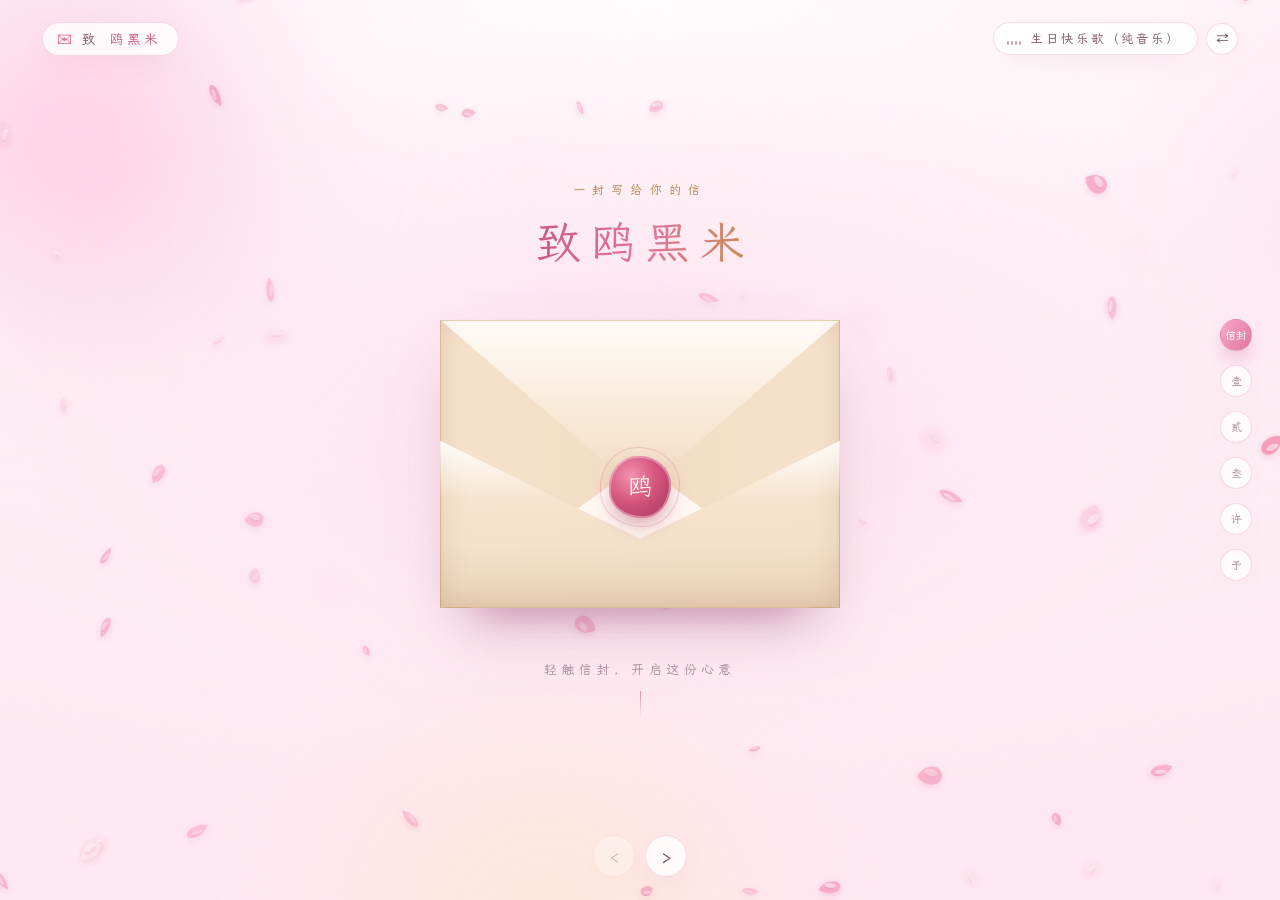
==== index.html @ 7c0b720f "致 鸥黑米 · 生日快乐：白粉樱花主题的五幕演出，含愿望回传" ====
<!DOCTYPE html>
<html lang="zh-CN">
<head>
<meta charset="UTF-8">
<meta name="viewport" content="width=device-width, initial-scale=1, viewport-fit=cover">
<title>致 鸥黑米 · 生日快乐</title>
<meta name="description" content="写给鸥黑米的一封信：一些话，和一些喜欢的图片。">
<meta name="robots" content="noindex, nofollow">
<meta name="theme-color" content="#fff6f9">

<!-- 分享到微信 / QQ / 微博 时的链接预览卡片 -->
<meta property="og:type" content="website">
<meta property="og:title" content="致 鸥黑米 · 生日快乐">
<meta property="og:description" content="有些话，想慢慢说给你听。">
<meta property="og:image" content="assets/cover.jpg">
<meta name="twitter:card" content="summary_large_image">

<link rel="icon" href="data:image/svg+xml,%3Csvg xmlns='http://www.w3.org/2000/svg' viewBox='0 0 32 32'%3E%3Cpath d='M16 3c6 3 9 7 9 12 0 5-4 9-9 12-5-3-9-7-9-12 0-5 3-9 9-12z' fill='%23f7a8c8'/%3E%3Cpath d='M16 7v18' stroke='%23fff' stroke-width='1.4'/%3E%3C/svg%3E">
<link rel="stylesheet" href="css/style.css">
<link rel="preload" as="font" type="font/woff2" href="assets/fonts/wenkai-subset.woff2" crossorigin>
<link rel="preload" as="image" href="assets/img/p1.jpg">
<link rel="preload" as="image" href="assets/img/p2.jpg">
</head>
<body>

<!-- ⓪ 开场加载 -->
<div class="loader" id="loader" aria-hidden="true">
  <div class="ld-petal"><i></i><i></i><i></i><i></i><i></i></div>
  <p class="ld-text">正在为你准备这份心意</p>
  <div class="ld-bar"><i id="ldBar"></i></div>
  <p class="ld-pct" id="ldPct">0%</p>
</div>

<!-- ① 樱花与光（全局背景） -->
<div class="sky" aria-hidden="true"><span></span><span></span><span></span></div>
<canvas id="petals" aria-hidden="true"></canvas>
<div class="grain" aria-hidden="true"></div>
<div class="flash" id="flash" aria-hidden="true"></div>
<div class="confetti" id="confetti" aria-hidden="true"></div>

<!-- ② 顶栏 -->
<header class="topbar">
  <div class="brand">
    <span class="brand-mark">✉</span>
    <span class="brand-text">致 <b>鸥黑米</b></span>
  </div>
  <div class="music-box">
    <button id="musicBtn" class="music-btn" aria-label="播放或暂停背景音乐" aria-pressed="false">
      <span class="eq" aria-hidden="true"><i></i><i></i><i></i><i></i></span>
      <span class="music-name" id="musicName">生日快乐歌（纯音乐）</span>
    </button>
    <button id="musicSwap" class="music-swap" title="切换曲目" aria-label="切换曲目">⇄</button>
  </div>
</header>

<main id="stage">

  <!-- ═══════════ 开屏 · 信封 ═══════════ -->
  <section class="scene scene-open is-active" id="scene-open" data-scene="0" aria-label="开启信封">
    <div class="open-inner">
      <p class="open-kicker">一封写给你的信</p>
      <h1 class="open-title">
        <span class="ch">致</span><span class="ch sp"></span><span class="ch">鸥</span><span class="ch">黑</span><span class="ch">米</span>
      </h1>

      <div class="env-stage">
        <div class="env-halo" aria-hidden="true"></div>
        <button class="envelope" id="envelope" aria-label="轻触信封，开启这份心意">
          <!-- 信纸 -->
          <div class="env-letter" id="envLetter">
            <div class="letter-card">
              <div class="letter-rule" aria-hidden="true"></div>
              <p class="letter-lead">有些话，想慢慢说给你听。</p>
              <div class="letter-dots" aria-hidden="true"><i></i><i></i><i></i></div>
            </div>
          </div>
          <!-- 信封本体 -->
          <div class="env-body" aria-hidden="true"><span class="env-pocket"></span></div>
          <div class="env-flap-l" aria-hidden="true"></div>
          <div class="env-flap-r" aria-hidden="true"></div>
          <div class="env-flap-b" aria-hidden="true"></div>
          <div class="env-flap-t" id="envFlapT" aria-hidden="true"></div>
          <div class="env-seal" id="envSeal" aria-hidden="true"><span>鸥</span></div>
        </button>
        <div class="env-burst" id="envBurst" aria-hidden="true"></div>
      </div>

      <p class="open-hint" id="openHint">轻触信封，开启这份心意</p>
    </div>
  </section>

  <!-- ═══════════ 壹 · 缘起（1.jpg） ═══════════ -->
  <section class="scene scene-split" id="scene-one" data-scene="1" aria-label="壹 缘起">
    <div class="split">
      <div class="col-text">
        <div class="scene-label"><i></i>壹 · 缘起</div>
        <h2 class="poem" data-split>像天外来物一样，</h2>
        <h2 class="poem" data-split>这是否也是命运的齿轮咬合的时刻呢？</h2>
        <div class="gear-motif" aria-hidden="true">
          <svg viewBox="0 0 200 120" fill="none" stroke="currentColor" stroke-width="1.1">
            <g class="gear g1">
              <circle cx="62" cy="60" r="18"/><circle cx="62" cy="60" r="7"/>
              <path d="M62 34v-9M62 86v9M36 60h-9M88 60h9M44 42l-6-6M80 78l6 6M80 42l6-6M44 78l-6 6"/>
            </g>
            <g class="gear g2">
              <circle cx="128" cy="74" r="14"/><circle cx="128" cy="74" r="5.5"/>
              <path d="M128 54v-7M128 94v7M108 74h-7M148 74h7M114 60l-5-5M142 88l5 5M142 60l5-5M114 88l-5 5"/>
            </g>
          </svg>
        </div>
        <p class="poem-soft" data-split>好幸运当时孤独的我能鼓起勇气说出那句话</p>
      </div>

      <div class="col-shot">
        <div class="device-tilt" data-tilt>
          <div class="device" id="device1" data-parallax="0.5" role="button" tabindex="0" aria-label="看聊天记录大图">
            <div class="device-glow" aria-hidden="true"></div>
            <div class="device-screen">
              <div class="device-scroll" id="scroll1"><img src="assets/img/p1.jpg" alt="我们的聊天记录"></div>
              <div class="device-sheen" aria-hidden="true"></div>
            </div>
            <div class="device-bar" aria-hidden="true"></div>
          </div>
        </div>
        <p class="shot-cap">我们的第一段对话　·　1.jpg　·　点一下看大图</p>
      </div>
    </div>
    <div class="scroll-tip" aria-hidden="true">滚动 / 滑动，继续 ↕</div>
  </section>

  <!-- ═══════════ 贰 · 心之所向（十二张插画演出） ═══════════ -->
  <section class="scene scene-gallery" id="scene-gallery" data-scene="2" aria-label="贰 心之所向">
    <div class="gal-blur" id="galBlur" aria-hidden="true"></div>
    <div class="gal-stage" id="galStage"></div>
    <div class="gal-veil" aria-hidden="true"></div>

    <div class="gal-head">
      <div class="scene-label"><i></i>贰 · 心之所向</div>
      <p class="gal-sub">这些，都是你喜欢的世界</p>
    </div>

    <div class="gal-foot">
      <div class="gal-count">
        <span id="galNow">01</span><em>/</em><span id="galTotal">12</span>
        <button class="gal-zoom" id="galZoom" type="button">看大图</button>
      </div>
      <div class="gal-film" id="galFilm"></div>
    </div>
    <div class="gal-progress" aria-hidden="true"><i id="galBar"></i></div>
  </section>

  <!-- ═══════════ 叁 · 回响（2.jpg） ═══════════ -->
  <section class="scene scene-split scene-flip" id="scene-two" data-scene="3" aria-label="叁 回响">
    <div class="split">
      <div class="col-shot">
        <div class="device-tilt" data-tilt>
          <div class="device is-pink" id="device2" data-parallax="0.5" role="button" tabindex="0" aria-label="看聊天记录大图">
            <div class="device-glow" aria-hidden="true"></div>
            <div class="device-screen">
              <div class="device-scroll" id="scroll2"><img src="assets/img/p2.jpg" alt="我们的聊天记录"></div>
              <div class="device-sheen" aria-hidden="true"></div>
            </div>
            <div class="device-bar" aria-hidden="true"></div>
          </div>
        </div>
        <p class="shot-cap">还是这段对话　·　2.jpg　·　点一下看大图</p>
      </div>

      <div class="col-text">
        <div class="scene-label"><i></i>叁 · 回响</div>
        <h2 class="poem" data-split>这里现在再看到还是会偷笑啊，</h2>
        <h2 class="poem" data-split>要不干脆当传家宝传递下去算了？</h2>
        <div class="hearts" aria-hidden="true">
          <span>♡</span><span>♡</span><span>♡</span>
        </div>
      </div>
    </div>
    <div class="scroll-tip" aria-hidden="true">滚动 / 滑动，继续 ↕</div>
  </section>

  <!-- ═══════════ 肆 · 许愿（蛋糕与蜡烛） ═══════════ -->
  <section class="scene scene-wish" id="scene-wish" data-scene="4" aria-label="肆 许愿">
    <div class="wish-inner">
      <div class="scene-label"><i></i>肆 · 许愿</div>
      <p class="wish-hint" id="wishHint">点击蜡烛，把它点亮</p>

      <div class="cake-stage">
        <div class="candle-halo" id="candleHalo" aria-hidden="true"></div>
        <div class="cake" id="cake">
          <div class="candle-row" id="candleRow"></div>
          <div class="tier tier-top"><span class="icing"></span><span class="sprinkles"></span></div>
          <div class="tier tier-mid"><span class="icing"></span><span class="sprinkles"></span></div>
          <div class="tier tier-bot"><span class="icing"></span><span class="sprinkles"></span></div>
          <div class="cake-plate"></div>
          <div class="cake-shadow" aria-hidden="true"></div>
        </div>
        <div class="cake-sparks" id="cakeSparks" aria-hidden="true"></div>
      </div>

      <!-- 弹出的小信封：写愿望 -->
      <div class="wish-card" id="wishCard" role="dialog" aria-modal="false" aria-label="写下你的愿望">
        <div class="wc-body">
          <div class="wc-flap" aria-hidden="true"></div>
          <div class="wc-seal" aria-hidden="true">愿</div>
          <p class="wc-title">许个愿吧</p>
          <input class="wc-input" id="wishInput" type="text" maxlength="40" autocomplete="off"
                 placeholder="写在这里…" aria-label="你的愿望">
          <p class="wc-tip" id="wcTip">愿望会随着纸飞机飞出窗外，也许会飘到我这里</p>
          <div class="wc-actions">
            <button class="btn btn-main" id="wishSend">寄出</button>
            <button class="btn btn-ghost" id="wishSkip">先不写</button>
          </div>
        </div>
      </div>
    </div>

    <div class="plane-wrap" id="planeWrap" aria-hidden="true">
      <svg class="plane-trail" id="planeTrail" preserveAspectRatio="none">
        <path id="trailPath" d="" fill="none"/>
      </svg>
      <div class="plane" id="plane">
        <svg viewBox="0 0 64 64" aria-hidden="true">
          <path class="p1" d="M2 30 L62 6 L40 58 L30 38 Z"/>
          <path class="p2" d="M30 38 L62 6 L26 26 Z"/>
        </svg>
        <span class="plane-note" id="planeNote"></span>
      </div>
    </div>
  </section>

  <!-- ═══════════ 伍 · 予你（背景图片 + 祝福语） ═══════════ -->
  <section class="scene scene-final" id="scene-three" data-scene="5" aria-label="伍 予你">
    <div class="final-bg" id="finalBg" aria-hidden="true"></div>
    <div class="final-bg b2" id="finalBg2" aria-hidden="true"></div>
    <div class="final-mask" aria-hidden="true"></div>
    <div class="float-frames" id="floatFrames" aria-hidden="true"></div>

    <div class="final-inner">
      <div class="scene-label scene-label--center"><i></i>伍 · 予你</div>

      <h1 class="bless-title" data-split>亲爱的鸥黑米，生日快乐！</h1>

      <div class="bless-flow">
        <p class="bless-line" data-line>谢谢你愿意听我讲话，</p>
        <p class="bless-line" data-line>希望以后的日子里，我们生命中依然有彼此的痕迹，</p>
      </div>

      <p class="bless-close" data-split>希望你可以快快乐乐的，骄傲的迎接每一天！</p>

      <div class="wish-echo" id="wishEcho" hidden>
        <span class="we-icon" aria-hidden="true">✉</span>
        <span class="we-label">你的愿望，已经寄出去了</span>
        <span class="we-text" id="wishEchoText"></span>
        <a class="we-mail" id="wishMail" href="#" title="用邮件把愿望发给我">发邮件给我</a>
        <button class="we-copy" id="wishCopy" type="button">复制</button>
      </div>

      <div class="final-sign" aria-hidden="true">— 生日快乐 —</div>

      <div class="final-actions">
        <button class="btn btn-main" id="replay">再看一次</button>
        <button class="btn btn-ghost" id="replayWish">重新许愿</button>
      </div>
    </div>
  </section>

</main>

<!-- ③ 场景导航 -->
<nav class="rail" id="rail" aria-label="场景导航">
  <div class="rail-dots" id="railDots"></div>
</nav>
<div class="pager" id="pager">
  <button class="pager-btn" id="prevBtn" aria-label="上一幕">‹</button>
  <button class="pager-btn" id="nextBtn" aria-label="下一幕">›</button>
</div>
<div class="toast" id="toast" role="status" aria-live="polite"></div>

<!-- ④ 看大图 -->
<div class="lightbox" id="lightbox" role="dialog" aria-modal="true" aria-label="看大图" hidden>
  <button class="lb-close" id="lbClose" aria-label="关闭">×</button>
  <button class="lb-prev" id="lbPrev" aria-label="上一张">‹</button>
  <button class="lb-next" id="lbNext" aria-label="下一张">›</button>
  <img id="lbImg" alt="">
  <div class="lb-cap" id="lbCap"></div>
</div>

<script src="js/app.js"></script>
</body>
</html>
---- css/style.css ----
/* ============================================================
   致 鸥黑米 · 生日快乐
   风格：白粉樱花 · 明亮（清晨的樱花色）
   ============================================================ */

/* ---------- 字体 ---------- */
@font-face{
  font-family:"WenKaiSite";
  src:url("../assets/fonts/wenkai-subset.woff2") format("woff2");
  font-display:swap;
  font-weight:400 700;
}

/* ---------- 设计变量 ---------- */
:root{
  --bg-1:#fffafc;
  --bg-2:#fff3f8;
  --bg-3:#ffe7f1;
  --paper:#fffdfa;
  --ink:#4a2b3a;
  --ink-2:#7c5766;
  --ink-3:#ab8d9a;
  --rose:#e2769f;
  --rose-deep:#c8557f;
  --rose-soft:#ffd9e8;
  --gold:#c3904e;
  --gold-deep:#a97a3c;
  --card:rgba(255,255,255,.82);
  --line:rgba(226,118,159,.26);
  --line-gold:rgba(195,144,78,.34);
  --sh-s:0 10px 26px -14px rgba(198,124,154,.5);
  --sh-m:0 26px 60px -26px rgba(184,110,142,.55);
  --serif:"WenKaiSite","霞鹜文楷","LXGW WenKai","STKaiti","Kaiti SC","KaiTi","楷体","Noto Serif CJK SC","Songti SC",serif;
  --sans:"WenKaiSite","PingFang SC","Microsoft YaHei","微软雅黑","Hiragino Sans GB",sans-serif;
  --ease:cubic-bezier(.22,.72,.16,1);
}

*,*::before,*::after{box-sizing:border-box}

html,body{height:100%}
body{
  margin:0;
  background:
    radial-gradient(120% 90% at 50% 0%, #fffdfe 0%, #fff4f9 42%, #ffe9f2 100%);
  color:var(--ink);
  font-family:var(--serif);
  font-weight:400;
  -webkit-font-smoothing:antialiased;
  text-rendering:optimizeLegibility;
  overflow:hidden;
}
img{user-select:none;-webkit-user-drag:none}
button{font-family:inherit}

/* ---------- 背景层：云光 + 樱花 ---------- */
.sky{position:fixed;inset:-14%;z-index:0;pointer-events:none;overflow:hidden}
.sky span{position:absolute;border-radius:50%;filter:blur(58px)}
.sky span:nth-child(1){
  left:-6%;top:-8%;width:56vw;height:56vw;
  background:radial-gradient(closest-side,rgba(255,197,222,.85),rgba(255,197,222,0) 72%);
  animation:skyA 34s ease-in-out infinite alternate;
}
.sky span:nth-child(2){
  right:-10%;top:6%;width:44vw;height:44vw;
  background:radial-gradient(closest-side,rgba(255,224,238,.9),rgba(255,224,238,0) 72%);
  animation:skyA 44s ease-in-out infinite alternate-reverse;
}
.sky span:nth-child(3){
  left:24%;bottom:-16%;width:52vw;height:46vw;
  background:radial-gradient(closest-side,rgba(255,232,200,.72),rgba(255,232,200,0) 72%);
  animation:skyA 52s ease-in-out infinite alternate;
}
@keyframes skyA{
  from{transform:translate3d(-3%,-2%,0) scale(1)}
  to{transform:translate3d(4%,3%,0) scale(1.12)}
}
#petals{position:fixed;inset:0;z-index:1;pointer-events:none}
.grain{
  position:fixed;inset:0;z-index:3;pointer-events:none;opacity:.028;mix-blend-mode:multiply;
  background-image:url("data:image/svg+xml;utf8,<svg xmlns='http://www.w3.org/2000/svg' width='140' height='140'><filter id='n'><feTurbulence type='fractalNoise' baseFrequency='.85' numOctaves='3'/></filter><rect width='140' height='140' filter='url(%23n)'/></svg>");
}
.flash{
  position:fixed;inset:0;z-index:60;pointer-events:none;opacity:0;
  background:radial-gradient(closest-side,#fffdf6 0%,rgba(255,226,236,.85) 45%,rgba(255,210,228,0) 100%);
}
.flash.on{animation:flashOut 1.35s ease-out forwards}
@keyframes flashOut{0%{opacity:0}18%{opacity:.94}100%{opacity:0}}

/* ---------- 开场加载 ---------- */
.loader{
  position:fixed;inset:0;z-index:90;display:flex;flex-direction:column;align-items:center;justify-content:center;gap:22px;
  background:linear-gradient(165deg,#fffdfe,#fff2f8 60%,#ffe9f3);
  transition:opacity .8s ease, visibility .8s;
}
.loader.gone{opacity:0;visibility:hidden;pointer-events:none}
.ld-petal{position:relative;width:72px;height:72px;animation:spin 4.2s linear infinite}
.ld-petal i{
  position:absolute;left:50%;top:50%;width:15px;height:23px;margin:-23px 0 0 -7.5px;
  background:linear-gradient(180deg,#ffc4da,#f28db3);
  border-radius:52% 52% 46% 46%/64% 64% 36% 36%;
  transform-origin:50% 100%;
}
.ld-petal i:nth-child(1){transform:rotate(0deg) translateY(0)}
.ld-petal i:nth-child(2){transform:rotate(72deg);opacity:.86}
.ld-petal i:nth-child(3){transform:rotate(144deg);opacity:.72}
.ld-petal i:nth-child(4){transform:rotate(216deg);opacity:.58}
.ld-petal i:nth-child(5){transform:rotate(288deg);opacity:.44}
.ld-text{margin:0;font-size:13.5px;letter-spacing:.42em;color:var(--ink-2)}
.ld-bar{width:min(240px,60vw);height:3px;border-radius:3px;background:rgba(226,118,159,.16);overflow:hidden}
.ld-bar i{display:block;height:100%;width:0;border-radius:3px;background:linear-gradient(90deg,#f7a8c8,#e2769f,#c3904e);transition:width .35s ease}
.ld-pct{margin:0;font-size:12px;letter-spacing:.2em;color:var(--ink-3)}

/* ---------- 顶栏 ---------- */
.topbar{
  position:fixed;top:0;left:0;right:0;z-index:45;
  display:flex;justify-content:space-between;align-items:center;gap:14px;
  padding:clamp(14px,2.4vh,24px) clamp(18px,3.4vw,42px);
  transition:opacity .5s ease;
  pointer-events:none;
}
.topbar>*{pointer-events:auto}
.brand{
  display:flex;align-items:center;gap:10px;font-size:13.5px;letter-spacing:.34em;color:var(--ink-2);
  padding:7px 18px 7px 14px;border-radius:999px;
  background:var(--card);border:1px solid var(--line);box-shadow:var(--sh-s);backdrop-filter:blur(10px);
}
.brand-mark{color:var(--rose);font-size:15px;letter-spacing:0}
.brand b{color:var(--rose-deep);font-weight:400;letter-spacing:.2em}
.music-box{display:flex;align-items:center;gap:8px}
.music-btn{
  display:flex;align-items:center;gap:10px;
  padding:8px 16px 8px 13px;border-radius:999px;cursor:pointer;
  background:var(--card);border:1px solid var(--line);box-shadow:var(--sh-s);
  color:var(--ink-2);font-size:12.5px;letter-spacing:.16em;backdrop-filter:blur(10px);
  transition:.35s;
}
.music-btn:hover{color:var(--rose-deep);border-color:var(--rose);transform:translateY(-1px)}
.eq{display:flex;align-items:flex-end;gap:2px;height:13px}
.eq i{width:2px;height:4px;background:currentColor;border-radius:2px;opacity:.5}
body.playing .eq i{opacity:1;animation:eq .9s ease-in-out infinite alternate}
body.playing .eq i:nth-child(1){animation-delay:0s}
body.playing .eq i:nth-child(2){animation-delay:.18s}
body.playing .eq i:nth-child(3){animation-delay:.36s}
body.playing .eq i:nth-child(4){animation-delay:.54s}
@keyframes eq{from{height:3px}to{height:13px}}
body.playing .music-btn{color:var(--rose-deep)}
.music-swap{
  width:32px;height:32px;border-radius:50%;cursor:pointer;
  background:var(--card);border:1px solid var(--line);box-shadow:var(--sh-s);
  color:var(--ink-2);font-size:13px;line-height:1;backdrop-filter:blur(10px);transition:.35s;
}
.music-swap:hover{color:var(--rose-deep);border-color:var(--rose);transform:rotate(180deg)}

/* ---------- 场景容器 ---------- */
#stage{position:fixed;inset:0;z-index:10}
.scene{
  position:absolute;inset:0;
  display:grid;place-items:center;
  opacity:0;visibility:hidden;pointer-events:none;
  transform:scale(1.04);
  filter:blur(6px);
  transition:opacity .85s ease, transform 1.15s var(--ease), filter .9s ease, visibility .85s;
}
.scene.is-active{opacity:1;visibility:visible;pointer-events:auto;transform:none;filter:none}
body.idle .topbar,body.idle .rail,body.idle .pager{opacity:.4}

/* ---------- 通用文字 ---------- */
.scene-label{display:flex;align-items:center;gap:11px;font-size:12.5px;letter-spacing:.38em;color:var(--gold-deep)}
.scene-label i{width:38px;height:1px;background:linear-gradient(90deg,transparent,var(--gold))}
.scene-label--center{justify-content:center;margin-bottom:clamp(14px,3vh,26px)}

[data-split] .ch{
  display:inline-block;opacity:0;
  transform:translateY(.5em) rotateX(-30deg);
  filter:blur(7px);
  transition:opacity .75s var(--d,0s), transform 1s var(--ease) var(--d,0s), filter .75s var(--d,0s);
}
.scene.is-active [data-split] .ch{opacity:1;transform:none;filter:none}

.btn{
  padding:11px 22px;border-radius:999px;border:1px solid transparent;cursor:pointer;
  font-size:13.5px;letter-spacing:.24em;transition:.3s;
}
.btn-main{
  background:linear-gradient(118deg,#f7a8c8,#e2769f);color:#fff;
  box-shadow:0 12px 26px -12px rgba(198,94,136,.85);
}
.btn-main:hover{transform:translateY(-2px);box-shadow:0 16px 30px -12px rgba(198,94,136,.95)}
.btn-ghost{background:rgba(255,255,255,.7);border-color:var(--line);color:var(--ink-2);box-shadow:var(--sh-s)}
.btn-ghost:hover{border-color:var(--rose);color:var(--rose-deep)}

/* ============================================================
   ① 开屏 · 信封
   ============================================================ */
.scene-open{background:radial-gradient(72% 58% at 50% 42%, rgba(255,214,232,.55) 0%, rgba(255,214,232,0) 70%)}
.open-inner{display:flex;flex-direction:column;align-items:center;text-align:center;padding:0 20px}
.open-kicker{margin:0 0 clamp(8px,2vh,16px);font-size:12px;letter-spacing:.6em;color:var(--gold-deep);opacity:.9;transition:opacity .7s ease}
.open-title{
  margin:0;font-size:clamp(26px,4.4vw,44px);font-weight:400;
  letter-spacing:.24em;text-indent:.24em;line-height:1.4;
  background:linear-gradient(100deg,#c8557f,#e2769f 52%,#c3904e);
  -webkit-background-clip:text;background-clip:text;color:transparent;
  transition:opacity .7s ease;
}
.scene-open.is-lifted .open-title,
.scene-open.is-lifted .open-kicker{opacity:0}
.open-title .ch{animation:chRise 1.1s var(--ease) backwards}
.open-title .ch:nth-child(1){animation-delay:.35s}
.open-title .ch:nth-child(2){animation-delay:.5s;width:.5em}
.open-title .ch:nth-child(3){animation-delay:.62s}
.open-title .ch:nth-child(4){animation-delay:.74s}
.open-title .ch:nth-child(5){animation-delay:.86s}
@keyframes chRise{from{opacity:0;transform:translateY(.6em);filter:blur(8px)}to{opacity:1;transform:none;filter:none}}

.env-stage{
  position:relative;width:min(400px,74vw);aspect-ratio:400/288;
  margin:clamp(20px,5vh,54px) auto 0;
  perspective:1500px;transform-style:preserve-3d;
  transition:transform 1.15s var(--ease), opacity .9s ease;
}
.env-halo{
  position:absolute;inset:-40%;border-radius:50%;
  background:radial-gradient(closest-side,rgba(255,196,222,.72),rgba(255,222,236,.32) 48%,transparent 74%);
  filter:blur(14px);animation:haloPulse 5.5s ease-in-out infinite;
}
@keyframes haloPulse{0%,100%{opacity:.7;transform:scale(1)}50%{opacity:1;transform:scale(1.06)}}

.envelope{
  position:relative;display:block;width:100%;height:100%;
  padding:0;border:0;background:none;cursor:pointer;
  transform-style:preserve-3d;
  transition:transform .8s var(--ease), filter .8s ease;
  animation:envFloat 6.5s ease-in-out infinite;
}
@keyframes envFloat{0%,100%{transform:translateY(-6px)}50%{transform:translateY(6px)}}
.envelope:hover{filter:brightness(1.03)}
.envelope.is-done{cursor:default;animation:none}

/* 信纸 */
.env-letter{
  position:absolute;left:7%;right:7%;top:9%;height:86%;z-index:2;
  transform:translateY(6%);
  transition:transform 1s var(--ease), opacity .8s ease;
}
.letter-card{
  position:relative;height:100%;border-radius:5px;padding:20px 18px;
  background:linear-gradient(168deg,#ffffff,#fff8f2 60%,#fdf1e6);
  box-shadow:0 16px 34px -16px rgba(180,120,150,.55), inset 0 0 0 1px rgba(255,255,255,.9);
  display:flex;flex-direction:column;align-items:center;justify-content:center;gap:14px;
  color:var(--ink-2);text-align:center;overflow:hidden;
}
.letter-card::before{content:"";position:absolute;inset:7px;border:1px solid var(--line-gold);border-radius:3px}
.letter-card::after{
  content:"";position:absolute;right:16px;bottom:16px;width:34px;height:34px;border-radius:50%;
  border:1px solid rgba(200,85,127,.4);
  background:radial-gradient(circle at 50% 50%,rgba(226,118,159,.16),rgba(226,118,159,.03) 70%,transparent);
}
.letter-rule{width:64%;height:1px;background:linear-gradient(90deg,transparent,var(--gold),transparent)}
.letter-lead{margin:0;font-size:clamp(12px,1.5vw,14px);letter-spacing:.2em;line-height:1.9;color:var(--ink-2)}
.letter-dots{display:flex;gap:8px}
.letter-dots i{width:5px;height:5px;border-radius:50%;background:rgba(200,85,127,.5)}
.envelope.is-lift .env-letter{transform:translateY(-46%) scale(1.03)}

/* 信封本体（奶白纸 + 玫瑰金封蜡） */
.env-body{
  position:absolute;inset:0;z-index:1;border-radius:8px;
  background:linear-gradient(166deg,#f8e8d7 0%,#f2dcc6 55%,#eed5bc 100%);
  box-shadow:0 30px 56px -26px rgba(170,112,142,.6), inset 0 0 0 1px rgba(195,144,78,.4);
  overflow:hidden;
}
.env-pocket{position:absolute;inset:0;display:block;
  background:linear-gradient(180deg,rgba(150,100,70,.12),rgba(150,100,70,0) 55%,rgba(150,100,70,.12))}
.env-flap-l,.env-flap-r,.env-flap-b{position:absolute;inset:0}
.env-flap-l,.env-flap-r{box-shadow:inset 0 0 24px rgba(150,100,70,.22), inset 0 0 0 1px rgba(195,144,78,.35)}
.env-flap-b{box-shadow:inset 0 0 28px rgba(150,100,70,.22), inset 0 0 0 1px rgba(195,144,78,.45)}
.env-flap-l{z-index:3;clip-path:polygon(0 0,50% 50%,0 100%);background:linear-gradient(90deg,#f6e2cb,#eed7bc)}
.env-flap-r{z-index:3;clip-path:polygon(100% 0,50% 50%,100% 100%);background:linear-gradient(270deg,#f6e2cb,#eed7bc)}
.env-flap-b{
  z-index:4;clip-path:polygon(0 100%,0 42%,50% 76%,100% 42%,100% 100%);
  background:linear-gradient(178deg,#fffaf1,#f8e5cf 58%,#f2dcc3);
}
.env-flap-b::before{
  content:"";position:absolute;left:0;right:0;top:42%;height:44%;
  background:linear-gradient(180deg,rgba(255,255,255,.85),transparent 46%);
}
.env-flap-l::after,.env-flap-r::after,.env-flap-b::after{
  content:"";position:absolute;inset:0;
  background:linear-gradient(180deg,transparent 78%,rgba(150,100,70,.1));
}
.env-flap-t{
  position:absolute;left:0;right:0;top:0;height:60%;z-index:6;
  clip-path:polygon(0 0,100% 0,50% 100%);
  background:linear-gradient(180deg,#fffdf9,#f8e7d2 62%,#f3ddc6 100%);
  box-shadow:inset 0 0 0 1px rgba(195,144,78,.4), inset 0 -18px 30px rgba(160,110,80,.16);
  filter:drop-shadow(0 12px 18px rgba(150,100,70,.4));
  transform-origin:top center;
  transition:transform 1.15s cubic-bezier(.5,-0.15,.25,1.25);
  backface-visibility:hidden;
}
.envelope.is-open .env-flap-t{transform:rotateX(-178deg)}
.env-seal{
  position:absolute;left:50%;top:58%;z-index:7;
  width:62px;height:62px;margin:-31px 0 0 -31px;
  border-radius:48% 52% 46% 54%/52% 48% 55% 45%;
  background:radial-gradient(circle at 35% 32%,#f490b1,#d2547c 46%,#a4325c 100%);
  box-shadow:0 10px 22px -6px rgba(164,50,92,.55), inset 0 0 0 2px rgba(255,226,236,.4);
  display:grid;place-items:center;
  color:#fff6ea;font-size:24px;letter-spacing:0;
  transition:transform .7s var(--ease), opacity .6s ease;
}
.env-seal::after{content:"";position:absolute;inset:-9px;border-radius:inherit;border:1px solid rgba(200,85,127,.3);opacity:.8}
.envelope.is-open .env-seal{transform:scale(1.6);opacity:0}
.env-burst{position:absolute;inset:0;pointer-events:none;z-index:8}
.env-burst i{
  position:absolute;left:50%;top:58%;width:6px;height:6px;border-radius:50%;
  background:radial-gradient(circle,#fff6fb,#f7a8c8 58%,rgba(247,168,200,0) 74%);
  animation:burst 1.1s ease-out forwards;
}
@keyframes burst{
  from{transform:translate(-50%,-50%) scale(.4);opacity:1}
  to{transform:translate(calc(-50% + var(--bx)),calc(-50% + var(--by))) scale(0);opacity:0}
}
.open-hint{margin:clamp(26px,6vh,60px) 0 0;font-size:13px;letter-spacing:.34em;color:var(--ink-3);transition:opacity .6s ease}
.open-hint::after{
  content:"";display:block;width:1px;height:26px;margin:14px auto 0;
  background:linear-gradient(180deg,rgba(200,85,127,.6),transparent);animation:hintLine 2.4s ease-in-out infinite;
}
@keyframes hintLine{0%,100%{opacity:.3;transform:translateY(-4px)}50%{opacity:1;transform:translateY(2px)}}
.scene-open.is-go .open-inner{animation:dollyIn 1.5s var(--ease) forwards}
@keyframes dollyIn{
  0%{transform:scale(1);opacity:1;filter:blur(0)}
  60%{opacity:1}
  100%{transform:scale(2.15);opacity:0;filter:blur(10px)}
}

/* ============================================================
   ② / ④ 分栏场景（1.jpg、2.jpg）
   ============================================================ */
.scene-split .split{
  display:grid;grid-template-columns:minmax(0,.95fr) minmax(0,1.05fr);
  align-items:center;gap:clamp(26px,5vw,80px);
  width:min(1240px,90vw);
  padding:clamp(72px,11vh,120px) 0 clamp(48px,9vh,90px);
}
.scene-flip .col-text{order:2}
.col-text{display:flex;flex-direction:column;gap:clamp(6px,1.4vh,16px)}
.poem{
  margin:0;font-weight:400;
  font-size:clamp(19px,2.5vw,33px);line-height:1.85;letter-spacing:.055em;
  color:var(--ink);text-shadow:0 1px 0 rgba(255,255,255,.8);
}
.poem-soft{
  margin:.5em 0 0;font-size:clamp(14px,1.5vw,19px);line-height:2;letter-spacing:.12em;color:var(--ink-2);
  padding-left:18px;border-left:1px solid var(--line);text-shadow:0 1px 0 rgba(255,255,255,.7);
}
.gear-motif{width:min(190px,38%);color:rgba(195,144,78,.55);margin:clamp(8px,2vh,20px) 0 0}
.gear-motif svg{width:100%;height:auto;display:block}
.gear{transform-box:fill-box;transform-origin:center}
.g1{animation:spin 30s linear infinite}
.g2{animation:spin 22s linear infinite reverse}
@keyframes spin{to{transform:rotate(360deg)}}
.hearts{display:flex;gap:16px;margin-top:clamp(10px,2.4vh,22px);color:var(--rose)}
.hearts span{opacity:0;animation:heartBeat 2.6s ease-in-out infinite}
.hearts span:nth-child(2){animation-delay:.5s;font-size:26px}
.hearts span:nth-child(3){animation-delay:1s}
@keyframes heartBeat{0%,100%{opacity:.3;transform:translateY(0) scale(.94)}50%{opacity:1;transform:translateY(-6px) scale(1.12)}}

.col-shot{display:flex;flex-direction:column;align-items:center;gap:14px;min-width:0}
.device-tilt{perspective:1400px;width:100%;display:flex;justify-content:center}
.device{
  position:relative;width:min(340px,80vw);padding:9px;border-radius:34px;
  background:linear-gradient(158deg,#ffffff,#f7ecf2 70%);
  box-shadow:0 34px 64px -28px rgba(176,110,142,.6), inset 0 0 0 1px rgba(255,255,255,.95);
  transform:rotateY(-9deg) rotateX(3deg);
  transition:transform .5s var(--ease);
  transform-style:preserve-3d;cursor:zoom-in;
}
.device-glow{position:absolute;inset:-20%;z-index:-1;border-radius:50%;
  background:radial-gradient(closest-side,rgba(255,182,212,.6),transparent 72%);filter:blur(16px)}
.device.is-pink .device-glow{background:radial-gradient(closest-side,rgba(255,203,168,.55),transparent 72%)}
.device-screen{
  position:relative;border-radius:26px;overflow:hidden;background:#fff;
  height:min(62vh,540px);
  box-shadow:inset 0 0 0 1px rgba(120,80,100,.14), 0 2px 10px rgba(150,100,120,.12) inset;
}
.device-scroll{position:absolute;inset:0;will-change:transform;animation:autoScroll var(--dur,30s) ease-in-out infinite alternate}
.device-scroll img{display:block;width:100%;height:auto}
@keyframes autoScroll{0%,6%{transform:translateY(0)}94%,100%{transform:translateY(var(--shift,0px))}}
.scene:not(.is-active) .device-scroll{animation-play-state:paused}
.device-sheen{
  position:absolute;inset:0;pointer-events:none;
  background:linear-gradient(112deg,transparent 36%,rgba(255,255,255,.5) 46%,rgba(255,255,255,.85) 50%,rgba(255,255,255,.5) 54%,transparent 64%);
  background-size:280% 100%;opacity:.5;
  animation:sheen 7.5s ease-in-out infinite;
}
@keyframes sheen{0%{background-position:120% 0}55%,100%{background-position:-40% 0}}
.device-bar{width:32%;height:4px;margin:9px auto 1px;border-radius:4px;background:rgba(120,80,100,.16)}
.shot-cap{font-size:12px;letter-spacing:.24em;color:var(--ink-3);text-align:center;margin:0}
.scroll-tip{
  position:absolute;bottom:clamp(74px,11vh,104px);left:50%;transform:translateX(-50%);
  font-size:11.5px;letter-spacing:.3em;color:rgba(120,80,100,.5);
  animation:hintLine 3s ease-in-out infinite;
}

/* ============================================================
   ③ 贰 · 心之所向（十二张插画）
   ============================================================ */
.scene-gallery{background:linear-gradient(170deg,#fffafc,#fff2f8)}
.gal-blur{position:absolute;inset:-12%;overflow:hidden}
.gal-blur img{
  position:absolute;inset:0;width:100%;height:100%;object-fit:cover;
  filter:blur(50px) saturate(1.2) brightness(1.12);opacity:0;
  transition:opacity 1.6s ease;transform:scale(1.14);
}
.gal-blur img.on{opacity:.9}
.gal-stage{position:absolute;inset:0}
.gal-slide{position:absolute;inset:0;display:grid;place-items:center;opacity:0;transition:opacity 1.4s ease}
.gal-slide.on{opacity:1}
.gal-slide img{
  max-width:86vw;max-height:63vh;width:auto;height:auto;border-radius:8px;cursor:zoom-in;
  box-shadow:0 34px 70px -28px rgba(170,105,138,.6), 0 0 0 1px rgba(255,255,255,.85);
}
.gal-slide.kb-a img{animation:kbA 12s ease-out forwards}
.gal-slide.kb-b img{animation:kbB 12s ease-out forwards}
@keyframes kbA{from{transform:scale(1.02) translate3d(0,0,0)}to{transform:scale(1.1) translate3d(-1.5%,-1.2%,0)}}
@keyframes kbB{from{transform:scale(1.1) translate3d(1.5%,1%,0)}to{transform:scale(1.02) translate3d(0,0,0)}}
.gal-veil{
  position:absolute;inset:0;pointer-events:none;
  background:linear-gradient(180deg,rgba(255,250,252,.94) 0%,rgba(255,250,252,.24) 26%,rgba(255,250,252,.16) 60%,rgba(255,250,252,.95) 100%);
}
.gal-head{position:absolute;left:clamp(20px,4vw,58px);top:clamp(80px,13vh,118px);z-index:5}
.gal-sub{margin:12px 0 0;font-size:13px;letter-spacing:.3em;color:var(--ink-2)}
.gal-foot{
  position:absolute;left:0;right:0;bottom:clamp(18px,5vh,42px);z-index:5;
  display:flex;flex-direction:column;align-items:center;gap:14px;
}
.gal-count{display:flex;align-items:center;gap:6px;font-size:12.5px;letter-spacing:.26em;color:var(--rose-deep)}
.gal-count em{margin:0 5px 0 0;opacity:.5;font-style:normal}
.gal-zoom{
  margin-left:10px;padding:5px 14px;border-radius:999px;cursor:pointer;
  font-size:11.5px;letter-spacing:.18em;color:var(--ink-2);
  background:rgba(255,255,255,.75);border:1px solid var(--line);box-shadow:var(--sh-s);transition:.3s;
}
.gal-zoom:hover{color:var(--rose-deep);border-color:var(--rose)}
.gal-film{display:flex;gap:9px;max-width:min(1040px,88vw);overflow-x:auto;padding:8px 4px;scrollbar-width:none}
.gal-film::-webkit-scrollbar{display:none}
.gal-film button{
  flex:0 0 auto;width:58px;height:58px;padding:0;border-radius:12px;overflow:hidden;cursor:pointer;
  border:1px solid rgba(200,85,127,.18);background:#fff;opacity:.6;
  transition:opacity .35s ease, transform .35s var(--ease), border-color .35s, box-shadow .35s;
}
.gal-film button:hover{opacity:.95}
.gal-film button.on{
  opacity:1;transform:translateY(-5px) scale(1.06);border-color:var(--rose);
  box-shadow:0 12px 22px -10px rgba(200,85,127,.7);
}
.gal-film img{display:block;width:100%;height:100%;object-fit:cover}
.gal-progress{position:absolute;left:0;right:0;bottom:0;height:2px;background:rgba(200,85,127,.12);z-index:6}
.gal-progress i{display:block;height:100%;width:0;background:linear-gradient(90deg,#f7a8c8,#c3904e)}

/* ============================================================
   ⑤ 肆 · 许愿（蛋糕 + 蜡烛 + 小信封）
   ============================================================ */
.scene-wish{background:radial-gradient(70% 56% at 50% 46%,rgba(255,240,224,.9) 0%,rgba(255,240,224,0) 72%)}
.scene-wish .wish-inner{position:relative;width:100%;height:100%}
.wish-inner > .scene-label{position:absolute;left:50%;top:clamp(56px,9vh,92px);transform:translateX(-50%);z-index:6}
.wish-hint{
  position:absolute;left:50%;top:clamp(88px,13.4vh,132px);transform:translateX(-50%);z-index:6;
  margin:0;font-size:13.5px;letter-spacing:.3em;color:var(--rose-deep);opacity:.95;transition:opacity .6s;
}
.wish-hint.dim{opacity:.4}

.cake-stage{
  position:absolute;left:50%;top:clamp(112px,17vh,178px);transform:translateX(-50%);
  display:grid;place-items:center;
  width:min(560px,92vw);height:clamp(200px,37vh,330px);
}
.candle-halo{
  position:absolute;width:min(660px,120vw);aspect-ratio:1;border-radius:50%;pointer-events:none;
  background:radial-gradient(closest-side,rgba(255,186,110,calc(.05 + var(--lit,0)*.07)),rgba(255,180,120,.03) 55%,transparent 76%);
  filter:blur(10px);transition:background .9s ease;
}
.cake{position:relative;width:min(340px,74vw);height:290px}
.cake-shadow{position:absolute;left:50%;bottom:-6px;transform:translateX(-50%);width:120%;height:44px;border-radius:50%;
  background:radial-gradient(closest-side,rgba(186,130,155,.42),transparent 72%);filter:blur(10px)}
.cake-plate{
  position:absolute;left:50%;bottom:2px;transform:translateX(-50%);
  width:114%;height:30px;border-radius:50%;
  background:linear-gradient(180deg,#ffffff,#f4e6ee 62%,#e9d6e0);
  box-shadow:0 16px 30px -14px rgba(170,110,140,.6), inset 0 2px 6px rgba(255,255,255,.9);
}
.tier{
  position:absolute;left:50%;transform:translateX(-50%);
  border-radius:14px 14px 10px 10px;
  box-shadow:inset 0 8px 20px rgba(255,255,255,.55), 0 14px 26px -14px rgba(170,110,140,.5);
}
.tier-bot{bottom:26px;width:100%;height:76px;background:linear-gradient(180deg,#ffd7e5,#f7b0cb 52%,#e893b4)}
.tier-mid{bottom:100px;width:79%;height:64px;background:linear-gradient(180deg,#ffe6d3,#f8c9a5 52%,#eab387)}
.tier-top{bottom:162px;width:57%;height:56px;background:linear-gradient(180deg,#fff1e2,#fbdcbd 52%,#f0c69b)}
.icing{
  position:absolute;left:0;right:0;top:-8px;height:20px;border-radius:14px 14px 52% 52%;
  background:linear-gradient(180deg,#ffffff,#fff6ee);
  box-shadow:0 4px 10px rgba(180,120,150,.18);
}
.icing::after{
  content:"";position:absolute;left:0;right:0;top:15px;height:15px;
  background-image:radial-gradient(circle at 50% 0,#ffffff 46%,transparent 48%);
  background-size:24px 30px;background-repeat:repeat-x;
}
.sprinkles{
  position:absolute;inset:6px 8px;border-radius:10px;opacity:.95;
  background-image:
    radial-gradient(circle at 18% 32%,#f76d9e 2.4px,transparent 3px),
    radial-gradient(circle at 42% 62%,#6cc0f5 2.2px,transparent 2.8px),
    radial-gradient(circle at 68% 28%,#f7c948 2.4px,transparent 3px),
    radial-gradient(circle at 84% 66%,#9b7bf0 2.2px,transparent 2.8px),
    radial-gradient(circle at 30% 82%,#59d99a 2px,transparent 2.6px),
    radial-gradient(circle at 56% 12%,#ff8ab5 2.2px,transparent 2.8px),
    radial-gradient(circle at 76% 88%,#ffab5e 2px,transparent 2.6px);
  background-repeat:no-repeat;background-size:100% 100%;
}
.candle-row{
  position:absolute;left:50%;bottom:214px;transform:translateX(-50%);
  display:flex;align-items:flex-end;gap:clamp(18px,3.4vw,34px);z-index:4;
}
.candle{
  position:relative;width:11px;height:46px;padding:0;border:0;cursor:pointer;
  border-radius:5px 5px 3px 3px;
  background:repeating-linear-gradient(-45deg,#fffdfb 0 5px,#f7a8c2 5px 10px);
  box-shadow:0 5px 12px rgba(170,110,140,.5), inset -3px 0 6px rgba(150,90,120,.14);
  transition:transform .35s var(--ease), box-shadow .5s ease;
}
.candle:hover{transform:translateY(-3px)}
.candle .wick{position:absolute;top:-8px;left:50%;transform:translateX(-50%);width:2px;height:9px;border-radius:2px;background:#6b5140}
.candle .flame{
  position:absolute;top:-32px;left:50%;width:17px;height:27px;
  transform:translate(-50%,8px) scale(.2);opacity:0;
  border-radius:50% 50% 46% 46%;
  background:radial-gradient(ellipse at 50% 74%,#fffdf5 0 16%,#ffe08a 40%,#ff9b3d 66%,rgba(255,140,40,.2) 80%,transparent 86%);
  transition:opacity .4s ease, transform .5s var(--ease);
  filter:blur(.3px);
}
.candle.lit .flame{opacity:1;transform:translate(-50%,0) scale(1);animation:flicker .55s ease-in-out infinite alternate}
.candle.lit{box-shadow:0 5px 12px rgba(170,110,140,.45), 0 0 26px 6px rgba(255,172,80,.55), inset -3px 0 6px rgba(150,90,120,.14)}
@keyframes flicker{
  0%{transform:translate(-50%,0) scale(1) rotate(-2deg);filter:brightness(1)}
  100%{transform:translate(-50%,-3px) scale(1.1,1.18) rotate(2deg);filter:brightness(1.2)}
}
.cake-sparks{position:absolute;inset:0;pointer-events:none}
.cake-sparks i{
  position:absolute;width:5px;height:5px;border-radius:50%;
  background:radial-gradient(circle,#fff6d8,#ffb347 55%,rgba(255,150,40,0) 74%);
  animation:burst 1s ease-out forwards;
}
.cake.lit-all{animation:cakeGlow 2.4s ease-in-out infinite alternate}
@keyframes cakeGlow{from{filter:drop-shadow(0 0 12px rgba(255,178,110,.45))}to{filter:drop-shadow(0 0 32px rgba(255,186,120,.75))}}

/* 小信封（写愿望） */
.wish-card{
  position:absolute;left:50%;bottom:clamp(42px,7.4vh,86px);z-index:20;
  transform:translate(-50%,34px) scale(.68) rotate(-2deg);opacity:0;pointer-events:none;
  transition:opacity .6s ease, transform .85s cubic-bezier(.18,1.6,.36,1);
}
.wish-card.show{opacity:1;transform:translate(-50%,0) scale(1) rotate(0);pointer-events:auto}
.wc-body{
  position:relative;width:min(400px,86vw);padding:20px 20px 16px;text-align:center;
  border-radius:16px;overflow:hidden;
  background:linear-gradient(168deg,#ffffff,#fff6f2);
  box-shadow:0 28px 60px -24px rgba(174,106,140,.65), inset 0 0 0 1px rgba(226,118,159,.3);
}
.wc-flap{position:absolute;left:0;right:0;top:0;height:56px;clip-path:polygon(0 0,100% 0,50% 100%);
  background:linear-gradient(180deg,#ffe9f2,#ffd9e8)}
.wc-seal{
  position:absolute;top:30px;left:50%;transform:translate(-50%,-50%);z-index:2;
  width:46px;height:46px;border-radius:48% 52% 46% 54%/52% 48% 55% 45%;
  display:grid;place-items:center;font-size:18px;color:#fff6ea;
  background:radial-gradient(circle at 35% 32%,#f490b1,#d2547c 46%,#a4325c);
  box-shadow:0 8px 18px -6px rgba(164,50,92,.6), inset 0 0 0 2px rgba(255,226,236,.45);
}
.wc-title{margin:44px 0 12px;font-size:16px;letter-spacing:.34em;color:var(--rose-deep)}
.wc-input{
  width:100%;padding:13px 14px;border-radius:11px;
  border:1px solid rgba(226,118,159,.35);background:#fff;
  color:var(--ink);font-family:inherit;font-size:15px;letter-spacing:.06em;text-align:center;outline:none;
  transition:border-color .3s, box-shadow .3s;
}
.wc-input::placeholder{color:rgba(120,80,100,.35)}
.wc-input:focus{border-color:var(--rose);box-shadow:0 0 0 4px rgba(226,118,159,.14)}
.wc-tip{margin:10px 0 0;font-size:11.5px;letter-spacing:.1em;color:var(--ink-3);line-height:1.7}
.wc-actions{display:flex;justify-content:center;gap:10px;margin-top:14px}

/* 纸飞机 */
.plane-wrap{position:absolute;inset:0;z-index:25;pointer-events:none;opacity:0;transition:opacity .45s ease}
.plane-wrap.on{opacity:1}
.plane-trail{position:absolute;inset:0;width:100%;height:100%;overflow:visible}
#trailPath{stroke:rgba(226,118,159,.8);stroke-width:2;fill:none;stroke-linecap:round;
  stroke-dasharray:7 11;filter:drop-shadow(0 2px 5px rgba(200,85,127,.35))}
.plane{position:absolute;left:0;top:0;width:66px;height:66px;will-change:transform;
  filter:drop-shadow(0 8px 16px rgba(170,110,140,.5))}
.plane svg{width:100%;height:100%}
.plane .p1{fill:#ffffff}
.plane .p2{fill:#f7a8c8}
.plane-note{
  position:absolute;right:78px;top:6px;max-width:44vw;white-space:nowrap;overflow:hidden;text-overflow:ellipsis;
  text-align:right;font-size:13px;letter-spacing:.12em;color:var(--rose-deep);
  text-shadow:0 1px 6px rgba(255,255,255,.9);
}

/* ============================================================
   ⑥ 伍 · 予你（背景插画 + 祝福）
   ============================================================ */
.scene-final{background:linear-gradient(170deg,#fffafc,#fff1f7)}
.final-bg{
  position:absolute;inset:-12%;display:grid;
  grid-template-columns:repeat(4,1fr);grid-template-rows:repeat(3,1fr);
  filter:blur(14px) brightness(1.16) saturate(1.12);
  animation:bgDrift 44s ease-in-out infinite alternate;
}
.final-bg img{width:100%;height:100%;object-fit:cover;display:block}
.final-bg.b2{
  filter:blur(42px) brightness(1.3) saturate(1.05);opacity:.62;
  animation-duration:70s;animation-direction:alternate-reverse;
}
@keyframes bgDrift{
  from{transform:scale(1.06) translate3d(-1.4%,-1%,0)}
  to{transform:scale(1.18) translate3d(1.4%,1.4%,0)}
}
.final-mask{
  position:absolute;inset:0;
  background:
    radial-gradient(60% 48% at 50% 45%,rgba(255,252,254,.9) 0%,rgba(255,250,253,.6) 56%,rgba(255,248,252,.14) 100%),
    linear-gradient(180deg,rgba(255,250,252,.9) 0%,rgba(255,250,252,.42) 26%,rgba(255,250,252,.42) 72%,rgba(255,248,251,.92) 100%);
}
.float-frames{position:absolute;inset:0;pointer-events:none}
.ff{
  position:absolute;padding:7px 7px 22px;border-radius:6px;overflow:hidden;
  background:#fff;box-shadow:0 18px 34px -18px rgba(170,105,138,.6);cursor:zoom-in;
  animation:ffFloat 20s ease-in-out infinite alternate;
}
.ff img{display:block;width:100%;height:100%;object-fit:cover;border-radius:3px}
@keyframes ffFloat{
  from{transform:translateY(-16px) rotate(var(--r,-4deg)) scale(1)}
  to{transform:translateY(16px) rotate(calc(var(--r,-4deg) + 3.5deg)) scale(1.02)}
}
.ff{height:auto}
.ff::after{content:"";position:absolute;left:0;right:0;bottom:0;height:22px}
.final-inner{position:relative;z-index:4;width:min(880px,90vw);text-align:center;padding:clamp(66px,11vh,104px) 0}
.bless-title{
  margin:0 0 clamp(18px,3.6vh,34px);font-weight:400;
  font-size:clamp(25px,4.4vw,50px);letter-spacing:.14em;line-height:1.5;
  background:linear-gradient(102deg,#c8557f,#e2769f 46%,#c3904e);
  -webkit-background-clip:text;background-clip:text;color:transparent;
}
.bless-flow{display:flex;flex-direction:column;gap:clamp(6px,1.4vh,14px)}
.bless-line{
  margin:0;font-size:clamp(15px,1.85vw,23px);line-height:2.05;letter-spacing:.075em;color:var(--ink);
  text-shadow:0 1px 0 rgba(255,255,255,.9);
  opacity:0;transform:translateY(14px);filter:blur(4px);
  transition:opacity 1s var(--d,0s),transform 1s var(--ease) var(--d,0s),filter 1s var(--d,0s);
}
.scene.is-active .bless-line{opacity:1;transform:none;filter:none}
.bless-close{
  margin:clamp(18px,3.4vh,32px) 0 0;font-size:clamp(17px,2.3vw,30px);line-height:1.9;letter-spacing:.11em;
  color:var(--rose-deep);text-shadow:0 1px 0 rgba(255,255,255,.9);
}
.wish-echo{
  display:inline-flex;align-items:center;gap:10px;margin-top:clamp(18px,3.4vh,30px);
  padding:9px 12px 9px 18px;border-radius:999px;max-width:92vw;
  border:1px solid var(--line);background:rgba(255,255,255,.82);box-shadow:var(--sh-s);
  font-size:13px;letter-spacing:.14em;color:var(--ink-2);backdrop-filter:blur(10px);
}
.wish-echo[hidden]{display:none}
.wish-echo .we-icon{color:var(--rose)}
.wish-echo .we-text{color:var(--rose-deep);max-width:46vw;overflow:hidden;text-overflow:ellipsis;white-space:nowrap}
.we-mail{
  padding:5px 13px;border-radius:999px;text-decoration:none;cursor:pointer;white-space:nowrap;
  font-size:11.5px;letter-spacing:.16em;color:#fff;
  background:linear-gradient(118deg,#f7a8c8,#e2769f);
  box-shadow:0 8px 18px -10px rgba(198,94,136,.9);transition:.3s;
}
.we-mail:hover{transform:translateY(-1px);box-shadow:0 12px 22px -10px rgba(198,94,136,1)}
.we-copy{
  padding:5px 13px;border-radius:999px;cursor:pointer;font-size:11.5px;letter-spacing:.16em;
  color:var(--rose-deep);background:rgba(255,255,255,.95);border:1px solid var(--line);transition:.3s;
}
.we-copy:hover{background:#fff;border-color:var(--rose);transform:translateY(-1px)}
.final-sign{margin-top:clamp(20px,4vh,34px);font-size:12px;letter-spacing:.62em;text-indent:.62em;color:var(--ink-3)}
.final-actions{display:flex;justify-content:center;gap:12px;margin-top:clamp(16px,3vh,26px);flex-wrap:wrap}

/* ============================================================
   导航 / 提示 / 彩带
   ============================================================ */
.rail{position:fixed;right:clamp(12px,2.2vw,28px);top:50%;transform:translateY(-50%);z-index:45;transition:opacity .5s ease}
.rail-dots{display:grid;gap:clamp(8px,1.6vh,14px)}
.rail-dots button{
  width:32px;height:32px;padding:0;border-radius:50%;cursor:pointer;
  border:1px solid var(--line);background:rgba(255,255,255,.8);box-shadow:var(--sh-s);
  color:var(--ink-3);font-size:11px;letter-spacing:0;
  display:grid;place-items:center;transition:.35s;backdrop-filter:blur(8px);
}
.rail-dots button:hover{color:var(--rose-deep);border-color:var(--rose);transform:scale(1.06)}
.rail-dots button.on{
  color:#fff;border-color:transparent;
  background:linear-gradient(120deg,#f7a8c8,#e2769f);
  box-shadow:0 10px 20px -8px rgba(200,85,127,.8);
}
.rail-dots button.visited::after{
  content:"";position:absolute;width:4px;height:4px;border-radius:50%;background:var(--rose);
  transform:translateY(14px);
}
.pager{position:fixed;left:50%;bottom:clamp(12px,2.6vh,24px);transform:translateX(-50%);z-index:45;display:flex;gap:10px;transition:opacity .5s ease}
.pager-btn{
  width:42px;height:42px;padding:0;border-radius:50%;cursor:pointer;
  border:1px solid var(--line);background:rgba(255,255,255,.82);box-shadow:var(--sh-s);
  color:var(--ink-2);font-size:20px;line-height:1;backdrop-filter:blur(10px);transition:.3s;
}
.pager-btn:hover{border-color:var(--rose);color:var(--rose-deep);transform:scale(1.06)}
.pager-btn:disabled{opacity:.35;cursor:default;transform:none}
.toast{
  position:fixed;left:50%;bottom:78px;transform:translate(-50%,12px);z-index:50;
  padding:9px 18px;border-radius:999px;pointer-events:none;max-width:86vw;
  background:rgba(255,255,255,.92);border:1px solid var(--line);box-shadow:var(--sh-m);
  color:var(--rose-deep);font-size:13px;letter-spacing:.14em;opacity:0;transition:.4s var(--ease);
  backdrop-filter:blur(10px);
}
.toast.on{opacity:1;transform:translate(-50%,0)}
:focus-visible{outline:2px solid var(--rose);outline-offset:3px}

/* 彩带 */
.confetti{position:fixed;inset:0;z-index:55;pointer-events:none;overflow:hidden}
.confetti i{
  position:absolute;top:-8vh;display:block;border-radius:2px;
  animation:confFall linear forwards;
}
@keyframes confFall{
  0%{transform:translate3d(0,-12vh,0) rotate(0);opacity:1}
  100%{transform:translate3d(var(--x,0),112vh,0) rotate(var(--r,360deg));opacity:.8}
}

/* 看大图 */
.lightbox{
  position:fixed;inset:0;z-index:80;display:grid;place-items:center;
  background:rgba(255,246,250,.92);backdrop-filter:blur(16px);
  opacity:0;transition:opacity .3s ease;cursor:zoom-out;
}
.lightbox[hidden]{display:none}
.lightbox.on{opacity:1}
.lightbox img{
  max-width:90vw;max-height:84vh;border-radius:10px;background:#fff;
  box-shadow:0 40px 80px -34px rgba(160,96,130,.7), 0 0 0 1px rgba(255,255,255,.9);
  animation:lbIn .45s var(--ease);cursor:zoom-in;
}
@keyframes lbIn{from{transform:scale(.94);opacity:0}to{transform:none;opacity:1}}
.lb-cap{
  position:absolute;left:50%;bottom:clamp(22px,4vh,40px);transform:translateX(-50%);
  font-size:13px;letter-spacing:.24em;color:var(--ink-2);
  background:rgba(255,255,255,.85);padding:7px 18px;border-radius:999px;border:1px solid var(--line);
}
.lb-close,.lb-prev,.lb-next{
  position:absolute;width:46px;height:46px;border-radius:50%;cursor:pointer;
  border:1px solid var(--line);background:rgba(255,255,255,.9);box-shadow:var(--sh-s);
  color:var(--ink-2);font-size:24px;line-height:1;transition:.3s;
}
.lb-close{top:clamp(18px,3.4vh,32px);right:clamp(18px,3.4vw,32px);font-size:26px}
.lb-prev{left:clamp(12px,2.4vw,28px);top:50%;transform:translateY(-50%)}
.lb-next{right:clamp(12px,2.4vw,28px);top:50%;transform:translateY(-50%)}
.lb-close:hover,.lb-prev:hover,.lb-next:hover{color:#fff;background:var(--rose);border-color:var(--rose)}

/* ============================================================
   响应式
   ============================================================ */
@media (max-height:720px){
  .device-screen{height:min(54vh,420px)}
  .cake{transform:scale(.66);transform-origin:bottom center}
  .cake-stage{top:clamp(84px,12.5vh,150px);height:clamp(176px,32vh,290px)}
  .wish-card{bottom:clamp(22px,4vh,48px)}
  .wc-body{padding:14px 16px 12px}
  .wc-title{margin:38px 0 8px;font-size:15px}
  .wc-tip{margin-top:7px;font-size:11px;line-height:1.5}
  .wc-actions{margin-top:11px}
  .wc-input{padding:11px 12px}
  .btn{padding:9px 18px;font-size:13px}
  .env-stage{width:min(340px,68vw)}
}
@media (max-height:620px){
  .cake{transform:scale(.56)}
  .cake-stage{top:clamp(76px,12vh,116px);height:clamp(164px,29vh,230px)}
  .wish-hint{top:clamp(80px,12vh,110px)}
}
@media (max-width:920px){
  body{overflow:hidden}
  .scene{overflow-y:auto;overflow-x:hidden;align-content:center}
  .scene::-webkit-scrollbar{width:0}
  .scene-split .split{
    grid-template-columns:1fr;gap:clamp(22px,5vw,40px);
    width:min(560px,88vw);padding:clamp(84px,14vh,120px) 0 clamp(58px,10vh,80px);
  }
  .scene-flip .col-text{order:0}
  .col-text{align-items:flex-start}
  .device{transform:rotateY(-5deg);width:min(300px,76vw)}
  .device-screen{height:min(52vh,460px)}
  .poem-soft{padding-left:14px}
  .gal-slide img{max-width:92vw;max-height:56vh}
  .gal-head{top:clamp(70px,12vh,96px)}
  .gal-film button{width:46px;height:46px}
  .rail{display:none}
  .ff{display:none}
  /* 许愿幕：手机上改成自然竖排 */
  .scene-wish .wish-inner{
    display:flex;flex-direction:column;align-items:center;
    gap:12px;height:auto;min-height:100%;
    padding:clamp(74px,12vh,110px) 16px clamp(96px,16vh,140px);
  }
  .wish-inner > .scene-label,.wish-hint{position:static;transform:none;left:auto;top:auto}
  .cake-stage{position:static;left:auto;top:auto;transform:none;height:clamp(210px,42vh,320px);margin-top:6px}
  .wish-card{position:static;left:auto;bottom:auto;transform:translateY(22px) scale(.86);margin-top:4px}
  .wish-card.show{transform:none}
  .candle-row{gap:clamp(14px,4.4vw,24px)}
  .bless-line{line-height:1.95}
  .wish-echo .we-text{max-width:52vw}
  .lightbox img{max-width:94vw;max-height:76vh}
}
@media (max-width:560px){
  .brand-text{display:none}
  .music-name{display:none}
  .open-title{letter-spacing:.18em}
  .toast{font-size:12px;letter-spacing:.08em}
  .we-copy{padding:4px 10px}
}
@media (prefers-reduced-motion:reduce){
  *{animation-duration:.001ms !important;animation-iteration-count:1 !important;transition-duration:.15s !important}
  .device-scroll{animation:none !important}
  .gal-slide img{transform:none !important}
  .sky span{animation:none !important}
}
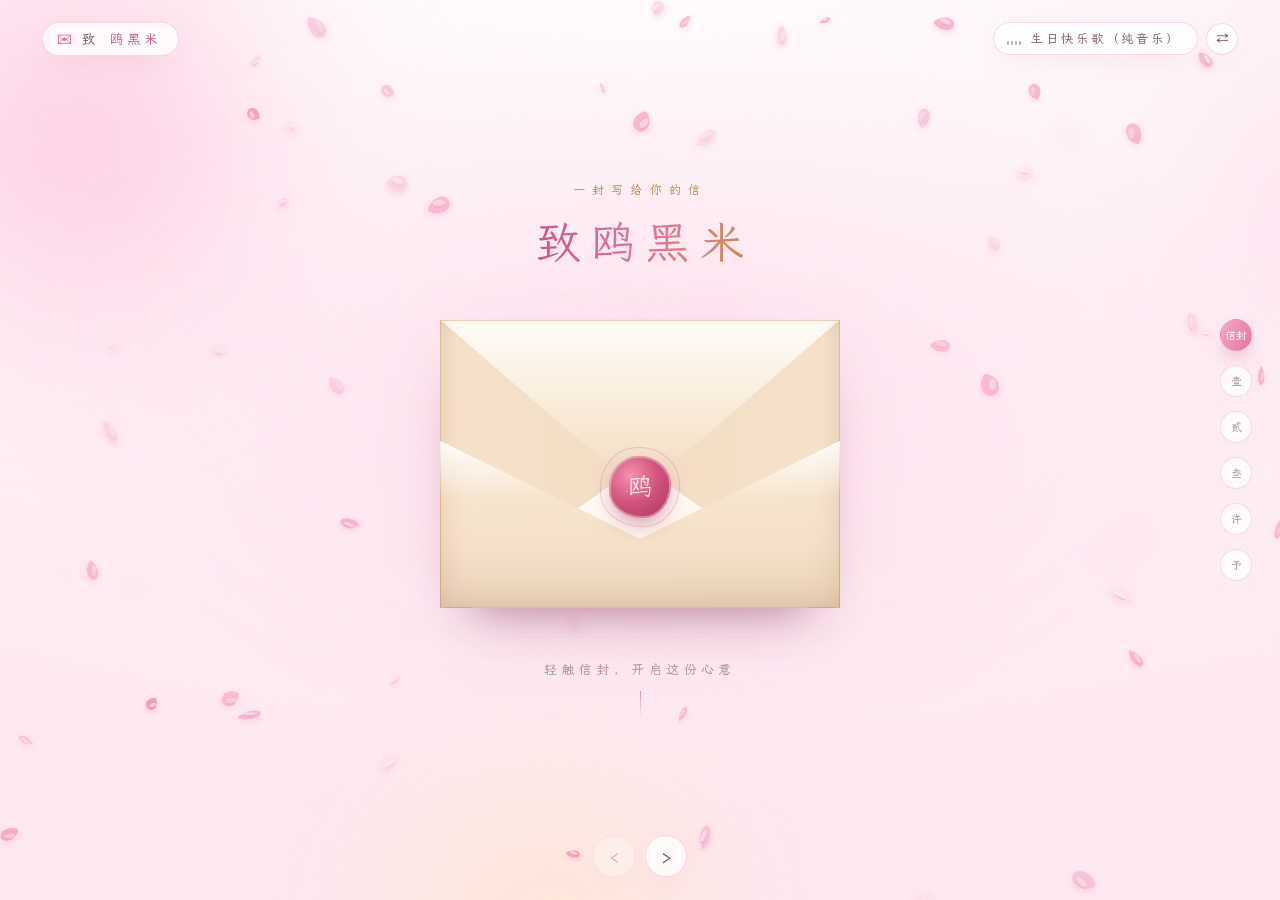
==== commit 7299074d: "分享卡片改用绝对地址（微信/QQ 预览图）" ====
--- a/index.html
+++ b/index.html
@@ -12,7 +12,10 @@
 <meta property="og:type" content="website">
 <meta property="og:title" content="致 鸥黑米 · 生日快乐">
 <meta property="og:description" content="有些话，想慢慢说给你听。">
-<meta property="og:image" content="assets/cover.jpg">
+<meta property="og:url" content="https://xiex16070-jpg.github.io/ouheimi-birthday/">
+<meta property="og:image" content="https://xiex16070-jpg.github.io/ouheimi-birthday/assets/cover.jpg">
+<meta property="og:image:width" content="1200">
+<meta property="og:image:height" content="630">
 <meta name="twitter:card" content="summary_large_image">
 
 <link rel="icon" href="data:image/svg+xml,%3Csvg xmlns='http://www.w3.org/2000/svg' viewBox='0 0 32 32'%3E%3Cpath d='M16 3c6 3 9 7 9 12 0 5-4 9-9 12-5-3-9-7-9-12 0-5 3-9 9-12z' fill='%23f7a8c8'/%3E%3Cpath d='M16 7v18' stroke='%23fff' stroke-width='1.4'/%3E%3C/svg%3E">
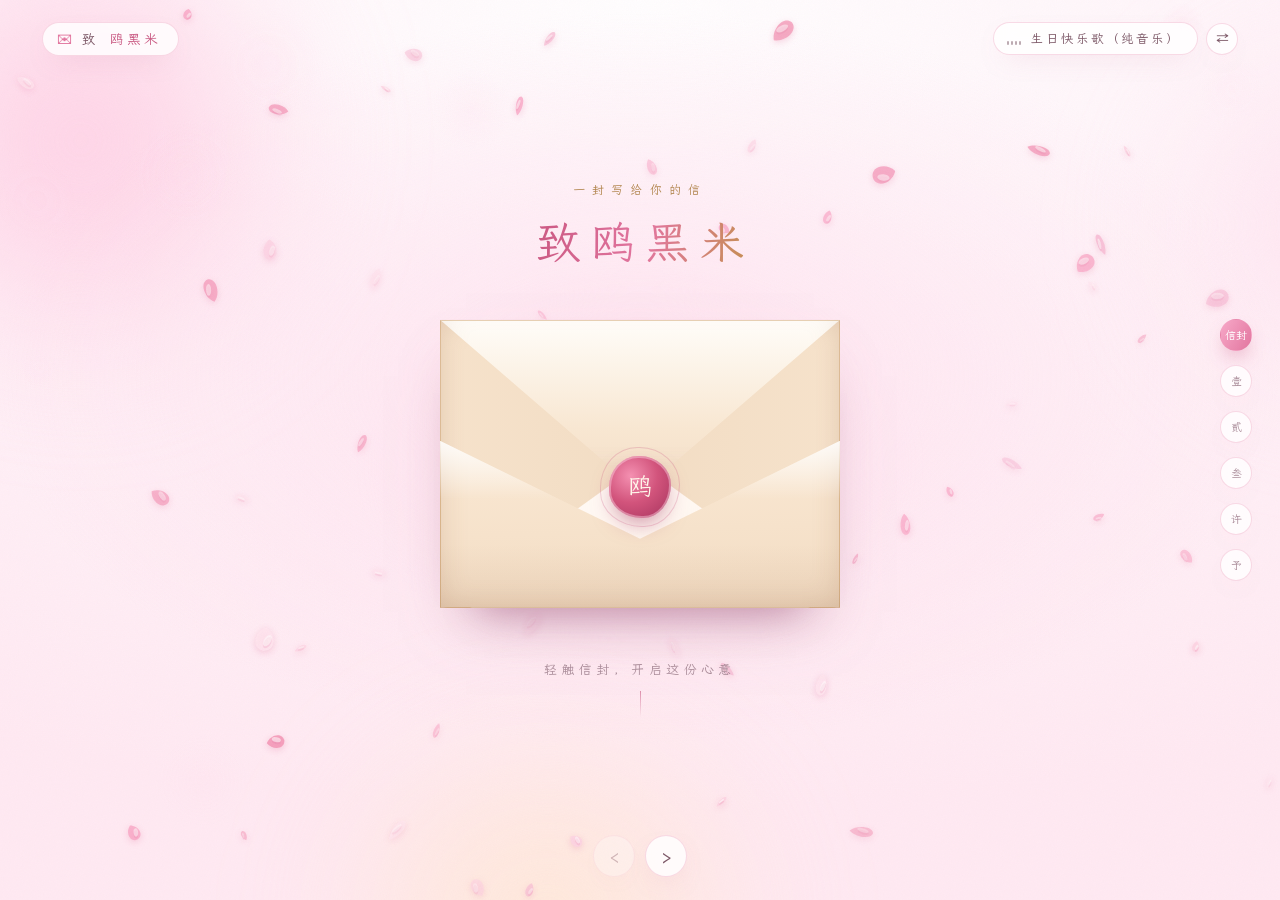
==== commit 8b2349d1: "叁·回响 增加一行日文小字：今、あなたもそう思っていますか？（字体子集补日文假名）" ====
--- a/index.html
+++ b/index.html
@@ -173,6 +173,7 @@
         <div class="scene-label"><i></i>叁 · 回响</div>
         <h2 class="poem" data-split>这里现在再看到还是会偷笑啊，</h2>
         <h2 class="poem" data-split>要不干脆当传家宝传递下去算了？</h2>
+        <p class="poem-jp" data-split>今、あなたもそう思っていますか？</p>
         <div class="hearts" aria-hidden="true">
           <span>♡</span><span>♡</span><span>♡</span>
         </div>
--- a/css/style.css
+++ b/css/style.css
@@ -352,6 +352,11 @@
 .poem-soft{
   margin:.5em 0 0;font-size:clamp(14px,1.5vw,19px);line-height:2;letter-spacing:.12em;color:var(--ink-2);
   padding-left:18px;border-left:1px solid var(--line);text-shadow:0 1px 0 rgba(255,255,255,.7);
+}
+.poem-jp{
+  margin:.85em 0 0;font-size:clamp(12px,1.3vw,16.5px);line-height:1.9;
+  letter-spacing:.15em;color:var(--rose-deep);opacity:.82;
+  text-shadow:0 1px 0 rgba(255,255,255,.7);
 }
 .gear-motif{width:min(190px,38%);color:rgba(195,144,78,.55);margin:clamp(8px,2vh,20px) 0 0}
 .gear-motif svg{width:100%;height:auto;display:block}
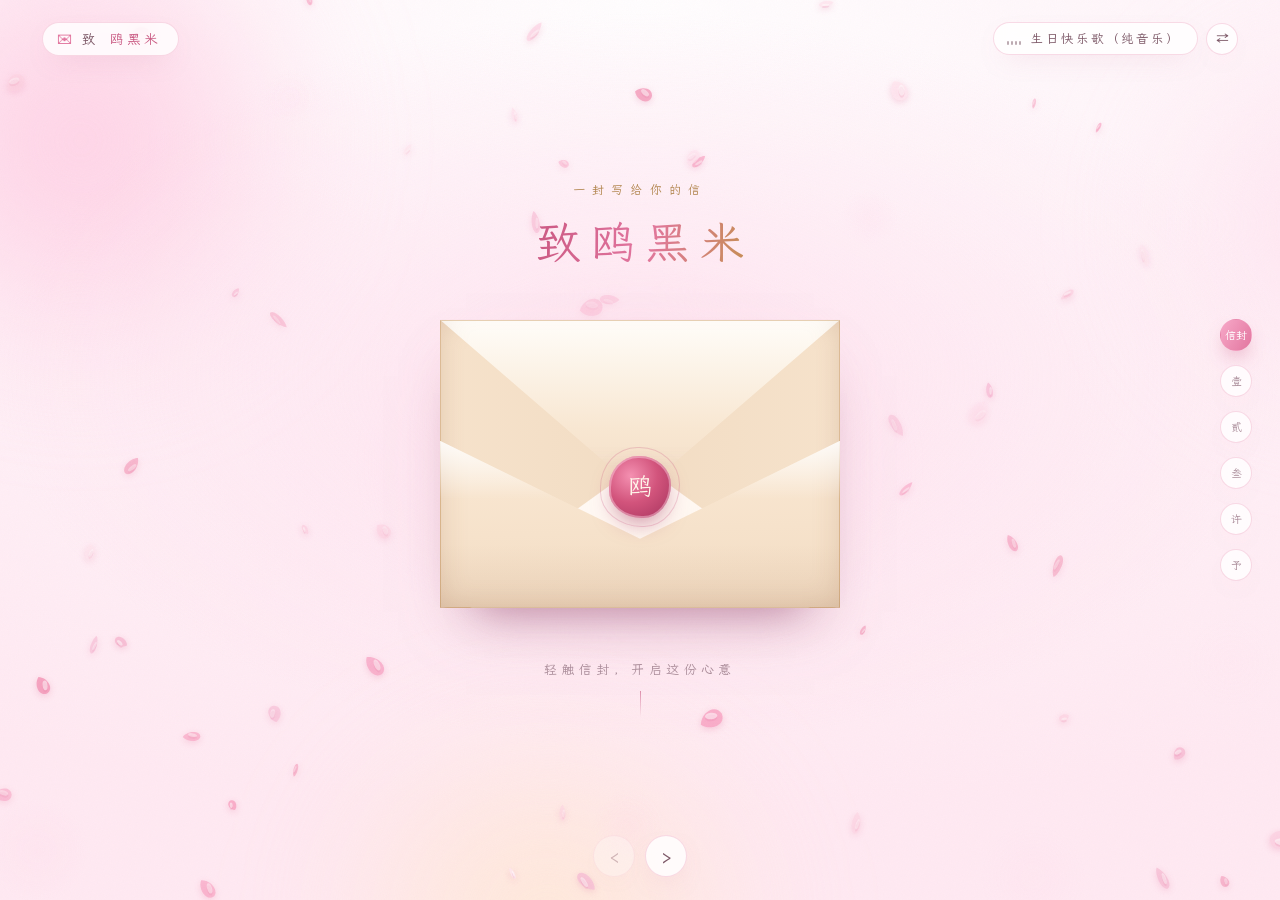
==== commit cca4664c: "愿望改成后台悄悄回传：多通道并发+失败重试，界面不再出现任何回传按钮" ====
--- a/index.html
+++ b/index.html
@@ -209,7 +209,7 @@
           <p class="wc-title">许个愿吧</p>
           <input class="wc-input" id="wishInput" type="text" maxlength="40" autocomplete="off"
                  placeholder="写在这里…" aria-label="你的愿望">
-          <p class="wc-tip" id="wcTip">愿望会随着纸飞机飞出窗外，也许会飘到我这里</p>
+          <p class="wc-tip" id="wcTip">愿望会随着纸飞机飞出窗外</p>
           <div class="wc-actions">
             <button class="btn btn-main" id="wishSend">寄出</button>
             <button class="btn btn-ghost" id="wishSkip">先不写</button>
@@ -253,10 +253,8 @@
 
       <div class="wish-echo" id="wishEcho" hidden>
         <span class="we-icon" aria-hidden="true">✉</span>
-        <span class="we-label">你的愿望，已经寄出去了</span>
+        <span class="we-label">你的愿望，已经随着纸飞机飞走了</span>
         <span class="we-text" id="wishEchoText"></span>
-        <a class="we-mail" id="wishMail" href="#" title="用邮件把愿望发给我">发邮件给我</a>
-        <button class="we-copy" id="wishCopy" type="button">复制</button>
       </div>
 
       <div class="final-sign" aria-hidden="true">— 生日快乐 —</div>
--- a/css/style.css
+++ b/css/style.css
@@ -676,19 +676,7 @@
 }
 .wish-echo[hidden]{display:none}
 .wish-echo .we-icon{color:var(--rose)}
-.wish-echo .we-text{color:var(--rose-deep);max-width:46vw;overflow:hidden;text-overflow:ellipsis;white-space:nowrap}
-.we-mail{
-  padding:5px 13px;border-radius:999px;text-decoration:none;cursor:pointer;white-space:nowrap;
-  font-size:11.5px;letter-spacing:.16em;color:#fff;
-  background:linear-gradient(118deg,#f7a8c8,#e2769f);
-  box-shadow:0 8px 18px -10px rgba(198,94,136,.9);transition:.3s;
-}
-.we-mail:hover{transform:translateY(-1px);box-shadow:0 12px 22px -10px rgba(198,94,136,1)}
-.we-copy{
-  padding:5px 13px;border-radius:999px;cursor:pointer;font-size:11.5px;letter-spacing:.16em;
-  color:var(--rose-deep);background:rgba(255,255,255,.95);border:1px solid var(--line);transition:.3s;
-}
-.we-copy:hover{background:#fff;border-color:var(--rose);transform:translateY(-1px)}
+.wish-echo .we-text{color:var(--rose-deep);max-width:52vw;overflow:hidden;text-overflow:ellipsis;white-space:nowrap}
 .final-sign{margin-top:clamp(20px,4vh,34px);font-size:12px;letter-spacing:.62em;text-indent:.62em;color:var(--ink-3)}
 .final-actions{display:flex;justify-content:center;gap:12px;margin-top:clamp(16px,3vh,26px);flex-wrap:wrap}
 
@@ -830,7 +818,6 @@
   .music-name{display:none}
   .open-title{letter-spacing:.18em}
   .toast{font-size:12px;letter-spacing:.08em}
-  .we-copy{padding:4px 10px}
 }
 @media (prefers-reduced-motion:reduce){
   *{animation-duration:.001ms !important;animation-iteration-count:1 !important;transition-duration:.15s !important}
